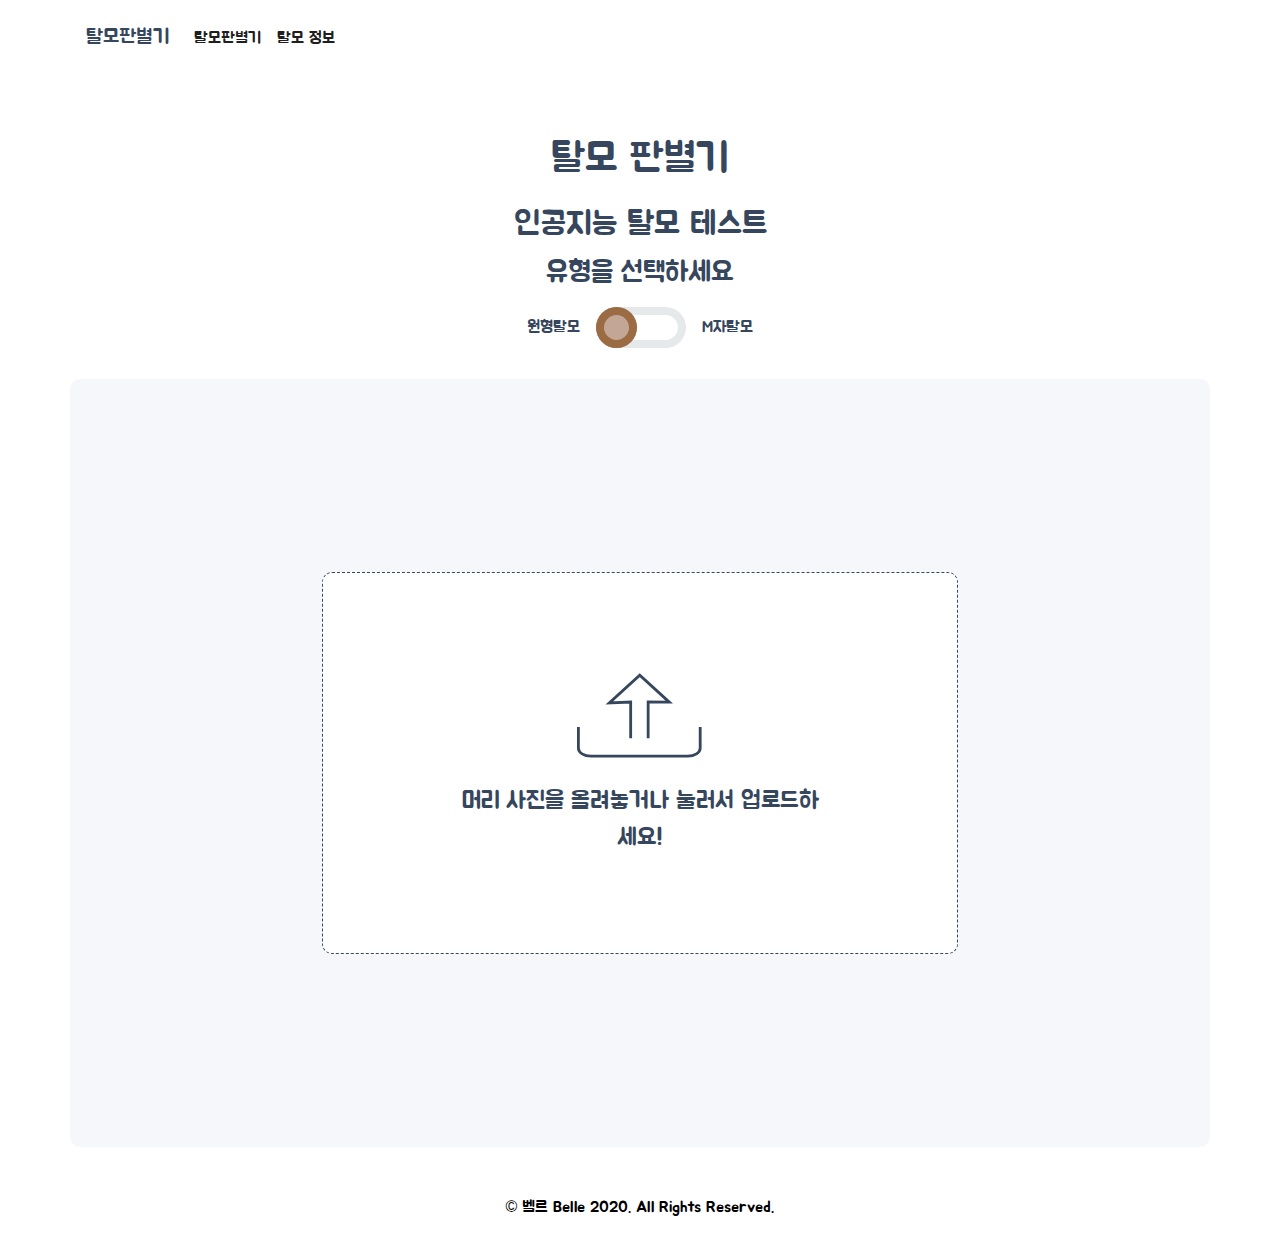
==== index.html @ 1d9a7d6d "ten" ====
<!DOCTYPE html>
<html>
<script data-ad-client="ca-pub-4503389667108548" async src="https://pagead2.googlesyndication.com/pagead/js/adsbygoogle.js"></script>
<head>

<link rel="shortcut icon" href="/favicon.ico" type="image/x-icon">
<link rel="icon" href="/favicon.ico" type="image/x-icon">

<meta name="google-site-verification" content="QLR9BC6igfEh8q5RBa7s4gdvFBgP3ED87Oqrtre9FDY" />

<meta name="naver-site-verification" content="ff6c68045b38ad8f39b9b8d0d4d811c3de4fe7ac" />

    <meta charset="UTF-8">
    <meta name="viewport" content="width=device-width, initial-scale=1, shrink-to-fit=no">
    <meta http-equiv="X-UA-Compatible" content="ie=edge">
    <link href="https://fonts.googleapis.com/css?family=Jua&display=swap" rel="stylesheet">
    <link rel="stylesheet" href="https://stackpath.bootstrapcdn.com/bootstrap/4.4.1/css/bootstrap.min.css" integrity="sha384-Vkoo8x4CGsO3+Hhxv8T/Q5PaXtkKtu6ug5TOeNV6gBiFeWPGFN9MuhOf23Q9Ifjh" crossorigin="anonymous">
    <title>탈모판별기</title>
    <meta name="title" content="탈모판별기">
    <meta name="subject" content="인공지능 탈모판별기, 나의 탈모를 판별 해보세요!">
    <meta name="keywords" content="탈모판별기, 인공지능 탈모 테스트, 탈모, 탈모치료 , 원형탈모 , 원형탈모 테스트, 나의 탈모, 탈모 판별하기, M자탈모, hair loss, chute des cheveux, caída, del pelo, Pérdida de pelo, 인공지능 탈모, M자탈모테스트, 원형탈모 판별 , M자탈모 판별 , AI 원형탈모, AI M자탈모">
    <meta name="author" content="벨르">
    <link rel="stylesheet" href="style.css">
    <link rel="canonical" href="https://haircheck.netlify.app/" />
    <meta property="og:url" content="https://haircheck.netlify.app/" />
    <meta property="og:type" content="website" />
    <meta property="og:title" content="탈모판별기" />
    <meta property="og:description" content="인공지능 탈모 판별 테스트, 나의 머리상태로 탈모를 확인해보세요! 사진 데이터로 학습한 인공지능이 나의 탈모를 판별해드립니다. 회원가입도 필요없이 화면에서 바로 확인해보세요! 사진 데이터는 그 어디에도 전송되지 않습니다. 인공지능으로 나의 탈모를 판별 해보세요! 원형탈모? M자탈모? 정상? 테스트를 통해 나의 탈모 지수를 판별 할 수 있습니다."
    />
    <meta property="og:image" content="https://img1.daumcdn.net/thumb/R1280x0/?scode=mtistory2&fname=https%3A%2F%2Fblog.kakaocdn.net%2Fdn%2FckK6aC%2FbtqKSWy4d9f%2Ff50k2WKTbEhW5QtdeUZbS0%2Fimg.jpg" />
    <link rel="shortcut icon" href="/favicon.ico" type="image/x-icon">
    <link rel="icon" href="/favicon.ico" type="image/x-icon">
    <script type="text/javascript" src="//s7.addthis.com/js/300/addthis_widget.js#pubid=ra-5e64b3727e862b06"></script>
</head>

<body>
    <nav class="p-3 container navbar navbar-expand-lg navbar-light">
        <a class="navbar-brand" href="https://haircheck.netlify.app/">탈모판별기</a>
        <button class="navbar-toggler" type="button" data-toggle="collapse" data-target="#navbarNav" aria-controls="navbarNav" aria-expanded="false" aria-label="Toggle navigation">
            <span class="navbar-toggler-icon"></span>
        </button>
        <div class="collapse navbar-collapse" id="navbarNav">
            <ul class="navbar-nav">
                <li class="nav-item active">
                    <a class="nav-link" href="#">탈모판별기
                        <span class="sr-only">(current)</span>
                    </a>
                </li>
                <li class="nav-item active">
                    <a class="nav-link" id="yotube-top-link" href="https://ravellostory.tistory.com/category/%EA%B1%B4%EA%B0%95">탈모 정보</a>
                </li>
            </ul>
        </div>
    </nav>
    <section class="section">
        <h1 class="title">탈모 판별기</h1>
        <h2 class="subtitle">인공지능 탈모 테스트</h2>
        <h2 class="sr-only">나의 탈모지수는? 나의 탈모 여부를 확인해보세요!</h2>
        <h3 class="sr-only">인공지능이 나의 원형탈모/M자탈모를 판별 해드립니다.</h3>
        <h4 class="sr-only">본 서비스는 Google의 인공지능 teachable machine 2.0을 활용하였습니다.</h4>
        <p class="sr-only">인공지능 탈모 판별 테스트, 나의 머리상태로 탈모를 확인해보세요! 사진 데이터로 학습한 인공지능이 나의 탈모를 판별해드립니다. 회원가입도 필요없이 화면에서 바로 확인해보세요! 사진 데이터는 그 어디에도 전송되지 않습니다. 인공지능으로 나의 탈모를 판별 해보세요! 원형탈모? M자탈모? 정상? 테스트를 통해 나의 탈모 지수를 판별 할 수 있습니다.</p>
    </section>
   
    <h3 class="pb-2 d-flex justify-content-center">유형을 선택하세요</h3>
    <section class="d-flex justify-content-center">
        <p class="d-flex align-items-center pr-3">원형탈모</p>
        <div>
            <input type="checkbox" id="gender">
            <label for="gender">
                <span class="knob">
                    <i></i>
                </span>
            </label>
        </div>
        <p class="d-flex align-items-center pl-3">M자탈모</p>
    </section>
    <script class="jsbin" src="https://ajax.googleapis.com/ajax/libs/jquery/1/jquery.min.js"></script>
    <div class="mt-3 container file-upload">
        <div class="image-upload-wrap">
            <input class="file-upload-input" type='file' onchange="readURL(this);" accept="image/*" />
            <div class="drag-text">
                <img src="img/upload.svg" class="mt-5 pt-5 upload">
                <h3 class="mb-5 pb-5 pt-4  upload-text">머리 사진을 올려놓거나 눌러서 업로드하세요!</h3>
            </div>
        </div>
        <div class="file-upload-content">
            <img class="file-upload-image" id="face-image" src="#" alt="your image" />
            <div id="loading" class="animated bounce">
                <div class="spinner-border" role="status">
                    <span class="sr-only">Loading...</span>
                </div>
                <p class="text-center">AI가 탈모 지수를 분석중입니다.</p>
            </div>
            <p class="result-message"></p>
            <div id="label-container" class="d-flex flex-column justify-content-around"></div>
            <div id="addThis" class="addthis_inline_share_toolbox_6lz1"></div>

            <div class="pt-3 image-title-wrap">
                <button type="button p-2" class="try-again-btn" onclick="window.location.reload();">
                    <span class="try-again-text">다른 사진으로 재시도</span>
                </button>
            </div>
        </div>
    </div>
    <footer class="footer pt-5 container d-flex justify-content-center">
        <div>
            <p>&copy; 벨르 Belle 2020. All Rights Reserved. </p>
        </div>
    </footer>
    <script>
        function readURL(input) {
            if (input.files && input.files[0]) {
                var reader = new FileReader();
                reader.onload = function(e) {
                    $('.image-upload-wrap').hide();
                    $('#loading').show();
                    $('.file-upload-image').attr('src', e.target.result);
                    $('.file-upload-content').show();
                    $('.image-title').html(input.files[0].name);
                };
                reader.readAsDataURL(input.files[0]);
                init().then(function() {
                    console.log("hello");
                    predict();
                    $('#loading').hide();
                });
            } else {
                removeUpload();
            }
        }

        function removeUpload() {
            $('.file-upload-input').replaceWith($('.file-upload-input').clone());
            $('.file-upload-content').hide();
            $('.image-upload-wrap').show();
        }
        $('.image-upload-wrap').bind('dragover', function() {
            $('.image-upload-wrap').addClass('image-dropping');
        });
        $('.image-upload-wrap').bind('dragleave', function() {
            $('.image-upload-wrap').removeClass('image-dropping');
        });
    </script>
    <script src="https://cdn.jsdelivr.net/npm/@tensorflow/tfjs@1.3.1/dist/tf.min.js"></script>
<script src="https://cdn.jsdelivr.net/npm/@teachablemachine/image@0.8/dist/teachablemachine-image.min.js"></script>
    <script type="text/javascript">
        let URL;
        const urlMale = "https://teachablemachine.withgoogle.com/models/nrUV5HCW8/";
        const urlFemale = "https://teachablemachine.withgoogle.com/models/GrMNks9Sm/";
        let model, webcam, labelContainer, maxPredictions;
        async function init() {
            if (document.getElementById("gender").checked) {
                URL = urlMale;
            } else {
                URL = urlFemale;
            }
            const modelURL = URL + "model.json";
            const metadataURL = URL + "metadata.json";
            model = await tmImage.load(modelURL, metadataURL);
            maxPredictions = model.getTotalClasses();
            labelContainer = document.getElementById("label-container");
            for (let i = 0; i < maxPredictions; i++) {
                var element = document.createElement("div")
                element.classList.add("d-flex");
                labelContainer.appendChild(element);
            }
        }
        async function predict() {
            var image = document.getElementById("face-image")
            const prediction = await model.predict(image, false);
            prediction.sort((a, b) => parseFloat(b.probability) - parseFloat(a.probability));
            console.log(prediction[0].className);
            var resultTitle, resultExplain, resultCeleb;
            if (document.getElementById("gender").checked) {
                switch (prediction[0].className) {
                    case "M자":
                        resultTitle = "M자탈모"
                        resultExplain = "M자탈모는 헤어라인의 모발이 M자 형태로 탈락하는 형태로 가장 흔하게 나타나는 탈모유형."
                        resultCeleb = "M자탈모에 도움되는 더 많은 정보는 상단의 '탈모 정보' 메뉴를 이용하세요."
                        break;
                    case "노탈모":
                        resultTitle = "No탈모"
                        resultExplain = "축하합니다. 당신은 탈모가 아닙니다. 그러나 탈모는 선천적, 후천적으로 언제든 진행될 수 있으므로 두피와 모발 관리에 신경쓰세요."
                        resultCeleb = "탈모예방을 위한 관리법은 상단의 '탈모 정보' 메뉴를 이용하세요."
                        break;
               
                    default:
                        resultTitle = "알수없음"
                        resultExplain = ""
                        resultCeleb = ""
                }
            } else {
                switch (prediction[0].className) {
                    case "원형":
                        resultTitle = "원형탈모"
                        resultExplain = "원형탈모는 경계가 명확한 원형 또는 타원형의 탈모반이 나타나는 것이 특징으로, 동전모양의 작은 탈모반이 생기는 경미한 증상부터 눈썹 등 체모까지 탈락하는 전신탈모까지 다양한 양상으로 진행되는 탈모유형"
                        resultCeleb = "원형탈모에 도움되는 더 많은 정보는 상단의 '탈모 정보' 메뉴를 이용하세요."
                        break;
                  case "NO탈모":
                        resultTitle = "NO탈모"
                        resultExplain = "축하합니다. 당신은 탈모가 아닙니다. 그러나 탈모는 선천적, 후천적으로 언제든 진행될 수 있으므로 두피와 모발 관리에 신경쓰세요."
                        resultCeleb = "탈모예방을 위한 관리법은 상단의 '탈모 정보' 메뉴를 이용하세요."
                        break;
                  
                    default:
                        resultTitle = "알수없음"
                        resultExplain = ""
                        resultCeleb = ""
                }
            }
            var title = "<div class='" + prediction[0].className + "-animal-title'>" + resultTitle + "</div>"
            var explain = "<div class='animal-explain pt-2'>" + resultExplain + "</div>"
            var celeb = "<div class='" + prediction[0].className + "-animal-celeb pt-2 pb-2'>" + resultCeleb + "</div>"
            $('.result-message').html(title + explain + celeb);
            var barWidth;
            for (let i = 0; i < maxPredictions; i++) {
                if (prediction[i].probability.toFixed(2) > 0.1) {
                    barWidth = Math.round(prediction[i].probability.toFixed(2) * 100) + "%";
                } else if (prediction[i].probability.toFixed(2) >= 0.01) {
                    barWidth = "4%"
                } else {
                    barWidth = "2%"
                }
                var labelTitle;
                switch (prediction[i].className) {
                    case "M자":
                        labelTitle = "M자탈모"
                        break;
                    case "노탈모":
                        labelTitle = "NO탈모"
                        break;
                    case "원형":
                        labelTitle = "원형탈모"
                        break;
                    case "NO탈모":
                        labelTitle = "NO탈모"
                        break;

                    default:
                        labelTitle = "알수없음"
                }
                var label = "<div class='animal-label d-flex align-items-center'>" + labelTitle + "</div>"
                var bar = "<div class='bar-container position-relative container'><div class='" + prediction[i].className + "-box'></div><div class='d-flex justify-content-center align-items-center " + prediction[i].className + "-bar' style='width: " + barWidth + "'><span class='d-block percent-text'>" + Math.round(prediction[i].probability.toFixed(2) * 100) + "%</span></div></div>"
                labelContainer.childNodes[i].innerHTML = label + bar;
            }
        }
    </script>
    <script>
        function iosApp() {
            document.getElementById("coupang").style.display="none";
            $("#coupang ins").hide();
            document.getElementById("addThis").style.display="none";
            document.getElementById("disqus_thread").style.display="none";
            var kakao = document.getElementsByClassName("kakao_ad_area");
            for (var i = 0; i < kakao.length; i++) {
              if(kakao[i]) {
                  kakao[i].style.display="none";
              }
            }
            document.getElementById("yotube-top-link").style.display="none";
            document.getElementById("yotube-mid-link").style.display="none";
            document.getElementById("yotube-bottom-link").style.display="none";
        }
    </script>
</body>
<!-- 
image input box
Copyright (c) 2020 by Aaron Vanston (https://codepen.io/aaronvanston/pen/yNYOXR)

Permission is hereby granted, free of charge, to any person obtaining a copy of this software and associated documentation files (the "Software"), to deal in the Software without restriction, including without limitation the rights to use, copy, modify, merge, publish, distribute, sublicense, and/or sell copies of the Software, and to permit persons to whom the Software is furnished to do so, subject to the following conditions:

The above copyright notice and this permission notice shall be included in all copies or substantial portions of the Software.

THE SOFTWARE IS PROVIDED "AS IS", WITHOUT WARRANTY OF ANY KIND, EXPRESS OR IMPLIED, INCLUDING BUT NOT LIMITED TO THE WARRANTIES OF MERCHANTABILITY, FITNESS FOR A PARTICULAR PURPOSE AND NONINFRINGEMENT. IN NO EVENT SHALL THE AUTHORS OR COPYRIGHT HOLDERS BE LIABLE FOR ANY CLAIM, DAMAGES OR OTHER LIABILITY, WHETHER IN AN ACTION OF CONTRACT, TORT OR OTHERWISE, ARISING FROM, OUT OF OR IN CONNECTION WITH THE SOFTWARE OR THE USE OR OTHER DEALINGS IN THE SOFTWARE.

gender toggle
Copyright (c) 2020 by Mert Cukuren (https://codepen.io/knyttneve/pen/bPpEZY)

Permission is hereby granted, free of charge, to any person obtaining a copy of this software and associated documentation files (the "Software"), to deal in the Software without restriction, including without limitation the rights to use, copy, modify, merge, publish, distribute, sublicense, and/or sell copies of the Software, and to permit persons to whom the Software is furnished to do so, subject to the following conditions:

The above copyright notice and this permission notice shall be included in all copies or substantial portions of the Software.

THE SOFTWARE IS PROVIDED "AS IS", WITHOUT WARRANTY OF ANY KIND, EXPRESS OR IMPLIED, INCLUDING BUT NOT LIMITED TO THE WARRANTIES OF MERCHANTABILITY, FITNESS FOR A PARTICULAR PURPOSE AND NONINFRINGEMENT. IN NO EVENT SHALL THE AUTHORS OR COPYRIGHT HOLDERS BE LIABLE FOR ANY CLAIM, DAMAGES OR OTHER LIABILITY, WHETHER IN AN ACTION OF CONTRACT, TORT OR OTHERWISE, ARISING FROM, OUT OF OR IN CONNECTION WITH THE SOFTWARE OR THE USE OR OTHER DEALINGS IN THE SOFTWARE.
제작도움 : 조코딩 유튜브 채널
 -->

</html>
---- style.css ----
body {
  font-family: 'Jua', sans-serif;
  background-color: #ffffff;
  box-sizing: border-box;
  color: #35465d;
}
.file-upload {
    padding: 15% 3%;
    margin: 0 auto;
    border-radius: 10px;
    border: solid 1.5px #f6f7fa;
    background-color: #f6f7fa;
}
.file-upload-btn {
  width: 100%;
  margin: 0;
  color: #fff;
  background: #1FB264;
  border: none;
  padding: 10px;
  border-radius: 4px;
  border-bottom: 4px solid #15824B;
  transition: all .2s ease;
  outline: none;
  text-transform: uppercase;
  font-weight: 700;
}

.file-upload-btn:hover {
  background: #1AA059;
  color: #ffffff;
  transition: all .2s ease;
  cursor: pointer;
}

.file-upload-btn:active {
  border: 0;
  transition: all .2s ease;
}

.file-upload-content {
  display: none;
  text-align: center;
}
#loading {
  display: none;
}

.file-upload-input {
  position: absolute;
  margin: 0;
  padding: 0;
  width: 100%;
  height: 100%;
  outline: none;
  opacity: 0;
  cursor: pointer;
}

.image-upload-wrap {
    width: 60%;
    margin: 0 auto;
    position: relative;
    object-fit: contain;
    border-radius: 10px;
    border: dashed 1.5px #35465d;
    background-color: #ffffff;
}

.image-dropping,
.image-upload-wrap:hover {
    background-color: #35465d82;
    border: 1.5px dashed #ffffff;
}

.image-title-wrap {
  padding: 0 15px 15px 15px;
  color: #222;
}

.drag-text {
  text-align: center;
}

.drag-text h3 {
  font-weight: 500;
  text-transform: uppercase;
}

.file-upload-image {
  max-height: 60%;
  max-width: 60%;
  margin: auto;
  padding: 10px;
}

.try-again-btn {
  border-radius: 40px;
  border: solid 1.5px #35465d;
  background-color: #35465d;
}

.try-again-text {
  display: block;
  font-size: 1.5rem;
  text-align: center;
  color: #ffffff;
  padding: 4px 15px;
}

.remove-image:hover {
  background: #c13b2a;
  color: #ffffff;
  transition: all .2s ease;
  cursor: pointer;
}

.remove-image:active {
  border: 0;
  transition: all .2s ease;
}

.navbar-light .navbar-brand {
  line-height: 1.68;
  text-align: left;
  color: #35465d; 
}

.navbar-light .navbar-toggler {
    border-color: #ffffff;
}

.section {
    margin-top: 50px;
}

.title {
  line-height: 1.67;
  text-align: center;
  color: #35465d;
}

.subtitle {
  line-height: 1.53;
  text-align: center;
  color: #35465d;
}

/* On screens that are 600px or less, set the background color to olive */
@media screen and (max-width: 600px) {
  html {
    font-size: 10px;
  }
    .navbar-brand {
        font-size: 2rem;
    }
}


.youtube-link {
    font-size: 1.5rem;
    line-height: 1.71;
    text-align: center;
    color: #f73737;
    text-decoration: underline;
}

.youtube-link:hover {
    font-size: 1.5rem;
    line-height: 1.71;
    text-align: center;
    color: #f73737;
    text-decoration: underline;
}

.youtube-icon {
    width: 30px;
    height: 27.262px;
}

.upload {
    width: 20%;
}

.upload-text {
    width: 58%;
    font-size: 1.5rem;
    line-height: 1.53;
    text-align: center;
    color: #35465d;
    margin: 0 auto;
}

.footer {
    background-color: initial;
    color: initial;
}

.bar-container {
  height: 2.7rem;
}
.NO탈모-box {
  position: absolute;
  top: 0;
  left: 0;
  height: 2rem;
  border-radius: 10px;
  width: 100%;
  background-color: rgba(117, 204, 84, 0.2);
}
.NO탈모-bar {
  position: absolute;
  top: 0;
  left: 0;
  height: 2rem;
  border-radius: 10px;
  background-color: rgba(117, 204, 84, 1);
}
.deer-box {
  position: absolute;
  top: 0;
  left: 0;
  height: 2rem;
  border-radius: 10px;
  width: 100%;
  background-color: rgba(117, 204, 84, 0.2);
}
.deer-bar {
  position: absolute;
  top: 0;
  left: 0;
  height: 2rem;
  border-radius: 10px;
  background-color: rgba(117, 204, 84, 1);
}
.M자-box {
  position: absolute;
  top: 0;
  left: 0;
  height: 2rem;
  border-radius: 10px;
  width: 100%;
  background-color: rgba(27, 175, 234, 0.2);
}
.M자-bar {
  position: absolute;
  top: 0;
  left: 0;
  height: 2rem;
  border-radius: 10px;
  background-color: rgba(27, 175, 234, 1);
}
.노탈모-box {
  position: absolute;
  top: 0;
  left: 0;
  height: 2rem;
  border-radius: 10px;
  width: 100%;
  background-color: rgba(251, 176, 59, 0.2);
}
.노탈모-bar {
  position: absolute;
  top: 0;
  left: 0;
  height: 2rem;
  border-radius: 10px;
  background-color: rgba(251, 176, 59, 1);
}
.bear-box {
  position: absolute;
  top: 0;
  left: 0;
  height: 2rem;
  border-radius: 10px;
  width: 100%;
  background-color: rgba(195, 140, 102, 0.2);
}
.bear-bar {
  position: absolute;
  top: 0;
  left: 0;
  height: 2rem;
  border-radius: 10px;
  background-color: rgba(195, 140, 102, 1);
}
.fox-box {
  position: absolute;
  top: 0;
  left: 0;
  height: 2rem;
  border-radius: 10px;
  width: 100%;
  background-color: rgba(49, 132, 155, 0.2);
}
.fox-bar {
  position: absolute;
  top: 0;
  left: 0;
  height: 2rem;
  border-radius: 10px;
  background-color: rgba(49, 132, 155, 1);
}
.원형-box {
  position: absolute;
  top: 0;
  left: 0;
  height: 2rem;
  border-radius: 10px;
  width: 100%;
  background-color: rgba(195, 140, 102, 0.2);
}
.원형-bar {
  position: absolute;
  top: 0;
  left: 0;
  height: 2rem;
  border-radius: 10px;
  background-color: rgba(195, 140, 102, 1);
}
.percent-text {
  font-size: 1rem;
  color: #ffffff;
}
.animal-label {
    width: 20%;
    text-align: left;
    height: 2rem;
}
#label-container {
    width: 80%;
    margin: 0 auto;
}
.result-message {
    font-size: 2rem;
}


.animal-explain {
    font-size: 1.5rem;
}
.NO탈모-animal-title {
    color: #3ba363;
}
.NO탈모-animal-celeb {
    color: #3ba363;
    font-size: 1.2rem;
}
.deer-animal-title {
    color: #3ba363;
}
.deer-animal-celeb {
    color: #3ba363;
    font-size: 1.2rem;
}
.노탈모-animal-title {
    color: #ff6c0a;
}
.노탈모-animal-celeb {
    color: #ff6c0a;
    font-size: 1.2rem;
}
.M자-animal-title {
    color: #548dd4;
}
.M자-animal-celeb {
    color: #548dd4;
    font-size: 1.2rem;
}
.원형-animal-title {
    color: #9b6b43;
}
.원형-animal-celeb {
    color: #9b6b43;
    font-size: 1.2rem;
}
.bear-animal-title {
    color: #9b6b43;
}
.bear-animal-celeb {
    color: #9b6b43;
    font-size: 1.2rem;
}
.fox-animal-title {
    color: #31849b;
}
.fox-animal-celeb {
    color: #31849b;
    font-size: 1.2rem;
}

/* gender */
input#gender {
  display: none;
}

label {
  cursor: pointer;
  display: inline-block;
  width: 90px;
  height: 41px;
  box-shadow: 0 0 0 8px #e5e9ea inset;
  border-radius: 30px;
  position: relative;
}

.knob {
  position: absolute;
  width: 41px;
  top: 0;
  left: 0;
  height: 41px;
  border-radius: 50%;
  box-shadow: 0 0 0 8px #9b6b43 inset;
  background-color: #c3a696;
  transition: 0.3s;
}



input:checked + label > .knob {
  box-shadow: 0 0 0 8px #a1c6dd inset;
  background-color: #e2ecf4;
  transform: translateX(49px) rotate(-140deg);
}

input:checked + label > .knob > i {
  background-color: #a1c6dd;
}

input:checked + label > .knob > i:after,
input:checked + label > .knob > i:before {
  background-color: #a1c6dd;
}

input:checked + label > .knob > i:after {
  top: 14.5px;
  width: 12px;
  left: -7px;
  transform: rotate(45deg);
}
input:checked + label > .knob > i:before {
  top: 13px;
  width: 12px;
  left: 0px;
  transform: rotate(134deg);
}

.ad-banner {
    width: 320px;
    margin: 0 auto;
}
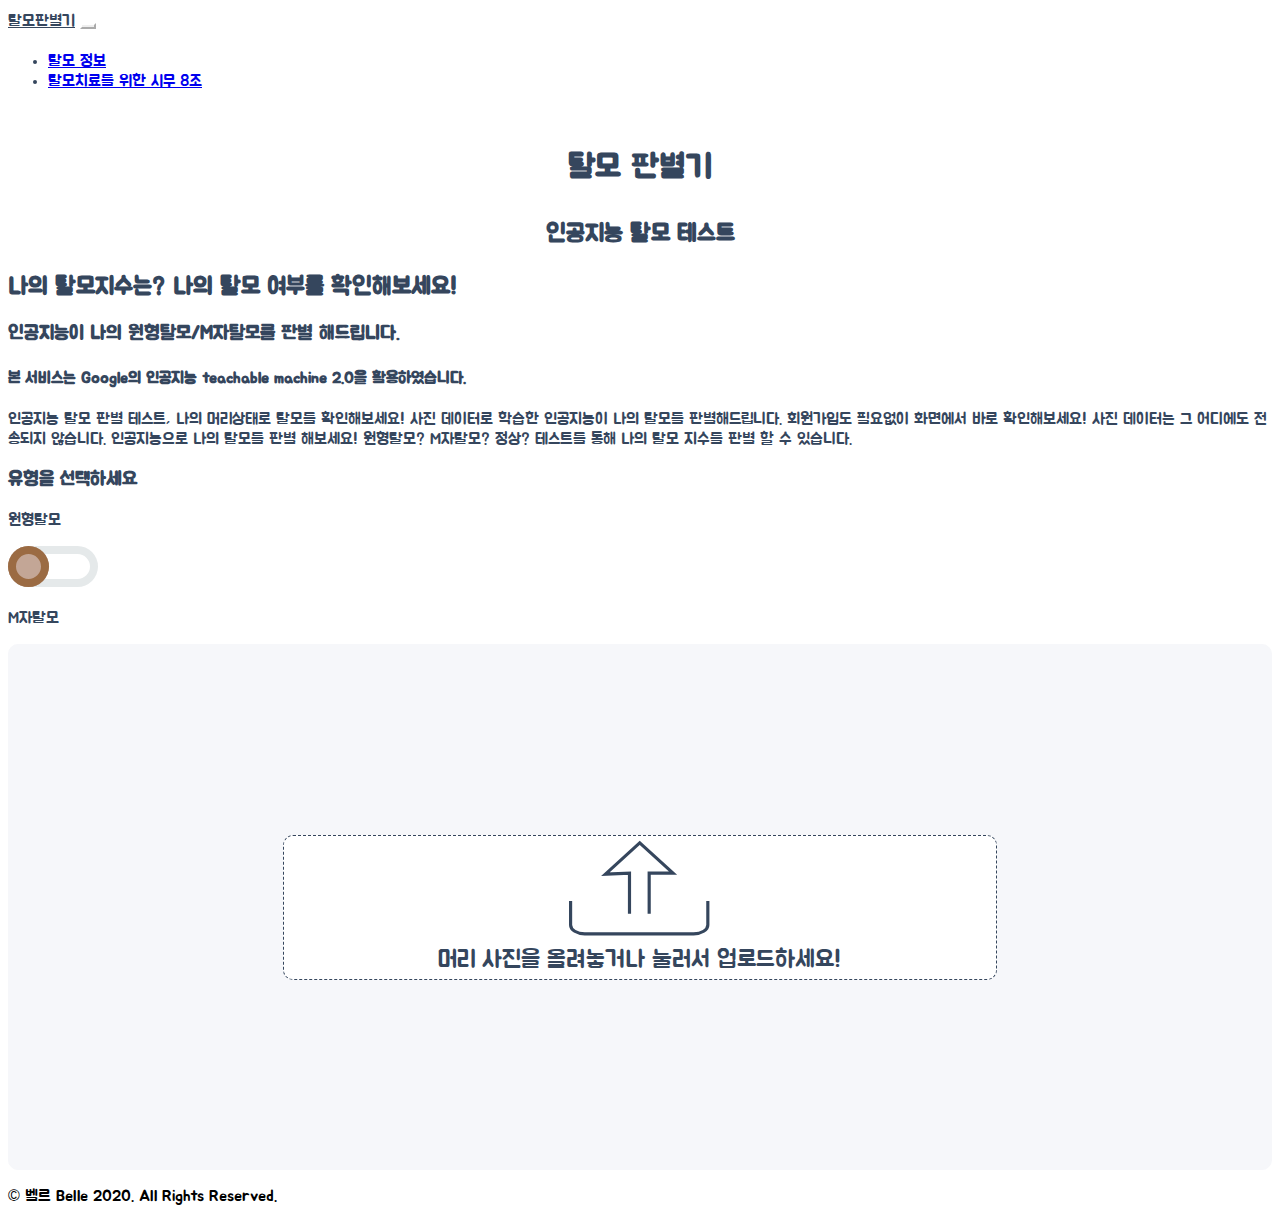
==== commit e82dfac7: "eleven" ====
--- a/index.html
+++ b/index.html
@@ -2,20 +2,13 @@
 <html>
 <script data-ad-client="ca-pub-4503389667108548" async src="https://pagead2.googlesyndication.com/pagead/js/adsbygoogle.js"></script>
 <head>
-
-<link rel="shortcut icon" href="/favicon.ico" type="image/x-icon">
-<link rel="icon" href="/favicon.ico" type="image/x-icon">
-
-<meta name="google-site-verification" content="QLR9BC6igfEh8q5RBa7s4gdvFBgP3ED87Oqrtre9FDY" />
-
-<meta name="naver-site-verification" content="ff6c68045b38ad8f39b9b8d0d4d811c3de4fe7ac" />
-
-    <meta charset="UTF-8">
+    <!-- Required meta tags -->
+    <meta charset="utf-8">
     <meta name="viewport" content="width=device-width, initial-scale=1, shrink-to-fit=no">
-    <meta http-equiv="X-UA-Compatible" content="ie=edge">
-    <link href="https://fonts.googleapis.com/css?family=Jua&display=swap" rel="stylesheet">
-    <link rel="stylesheet" href="https://stackpath.bootstrapcdn.com/bootstrap/4.4.1/css/bootstrap.min.css" integrity="sha384-Vkoo8x4CGsO3+Hhxv8T/Q5PaXtkKtu6ug5TOeNV6gBiFeWPGFN9MuhOf23Q9Ifjh" crossorigin="anonymous">
-    <title>탈모판별기</title>
+
+    <!-- Bootstrap CSS -->
+    <link rel="stylesheet" href="https://cdn.jsdelivr.net/npm/bootstrap@4.5.3/dist/css/bootstrap.min.css" integrity="sha384-TX8t27EcRE3e/ihU7zmQxVncDAy5uIKz4rEkgIXeMed4M0jlfIDPvg6uqKI2xXr2" crossorigin="anonymous">
+<title>탈모판별기</title>
     <meta name="title" content="탈모판별기">
     <meta name="subject" content="인공지능 탈모판별기, 나의 탈모를 판별 해보세요!">
     <meta name="keywords" content="탈모판별기, 인공지능 탈모 테스트, 탈모, 탈모치료 , 원형탈모 , 원형탈모 테스트, 나의 탈모, 탈모 판별하기, M자탈모, hair loss, chute des cheveux, caída, del pelo, Pérdida de pelo, 인공지능 탈모, M자탈모테스트, 원형탈모 판별 , M자탈모 판별 , AI 원형탈모, AI M자탈모">
@@ -30,24 +23,38 @@
     <meta property="og:image" content="https://img1.daumcdn.net/thumb/R1280x0/?scode=mtistory2&fname=https%3A%2F%2Fblog.kakaocdn.net%2Fdn%2FckK6aC%2FbtqKSWy4d9f%2Ff50k2WKTbEhW5QtdeUZbS0%2Fimg.jpg" />
     <link rel="shortcut icon" href="/favicon.ico" type="image/x-icon">
     <link rel="icon" href="/favicon.ico" type="image/x-icon">
+
+<link rel="shortcut icon" href="/favicon.ico" type="image/x-icon">
+<link rel="icon" href="/favicon.ico" type="image/x-icon">
+
+<meta name="google-site-verification" content="QLR9BC6igfEh8q5RBa7s4gdvFBgP3ED87Oqrtre9FDY" />
+
+<meta name="naver-site-verification" content="ff6c68045b38ad8f39b9b8d0d4d811c3de4fe7ac" />
+
+    <meta charset="UTF-8">
+    <meta name="viewport" content="width=device-width, initial-scale=1, shrink-to-fit=no">
+    <meta http-equiv="X-UA-Compatible" content="ie=edge">
+    <link href="https://fonts.googleapis.com/css?family=Jua&display=swap" rel="stylesheet">
+
+    
     <script type="text/javascript" src="//s7.addthis.com/js/300/addthis_widget.js#pubid=ra-5e64b3727e862b06"></script>
+    <script src="https://code.jquery.com/jquery-3.5.1.slim.min.js" integrity="sha384-DfXdz2htPH0lsSSs5nCTpuj/zy4C+OGpamoFVy38MVBnE+IbbVYUew+OrCXaRkfj" crossorigin="anonymous"></script>
+    <script src="https://cdn.jsdelivr.net/npm/bootstrap@4.5.3/dist/js/bootstrap.bundle.min.js" integrity="sha384-ho+j7jyWK8fNQe+A12Hb8AhRq26LrZ/JpcUGGOn+Y7RsweNrtN/tE3MoK7ZeZDyx" crossorigin="anonymous"></script>
 </head>
 
-<body>
-    <nav class="p-3 container navbar navbar-expand-lg navbar-light">
+<body class="expansion-alids-init">
+    <nav class="p-3 container navbar navbar-expand-lg navbar-light bg-light">
         <a class="navbar-brand" href="https://haircheck.netlify.app/">탈모판별기</a>
-        <button class="navbar-toggler" type="button" data-toggle="collapse" data-target="#navbarNav" aria-controls="navbarNav" aria-expanded="false" aria-label="Toggle navigation">
+        <button class="navbar-toggler" type="button" data-toggle="collapse" data-target="#navbarSupportedContent" aria-controls="navbarSupportedContent" aria-expanded="false" aria-label="Toggle navigation">
             <span class="navbar-toggler-icon"></span>
         </button>
-        <div class="collapse navbar-collapse" id="navbarNav">
-            <ul class="navbar-nav">
-                <li class="nav-item active">
-                    <a class="nav-link" href="#">탈모판별기
-                        <span class="sr-only">(current)</span>
-                    </a>
-                </li>
-                <li class="nav-item active">
+      <div class="collapse navbar-collapse" id="navbarSupportedContent">
+    <ul class="navbar-nav mr-auto">
+      <li class="nav-item active">
                     <a class="nav-link" id="yotube-top-link" href="https://ravellostory.tistory.com/category/%EA%B1%B4%EA%B0%95">탈모 정보</a>
+      </li>
+                        <li class="nav-item active">
+                    <a class="nav-link" id="yotube-top-link" href="https://smartstore.naver.com/ravellolife/products/5108443929">탈모치료를 위한 시무 8조</a>
                 </li>
             </ul>
         </div>
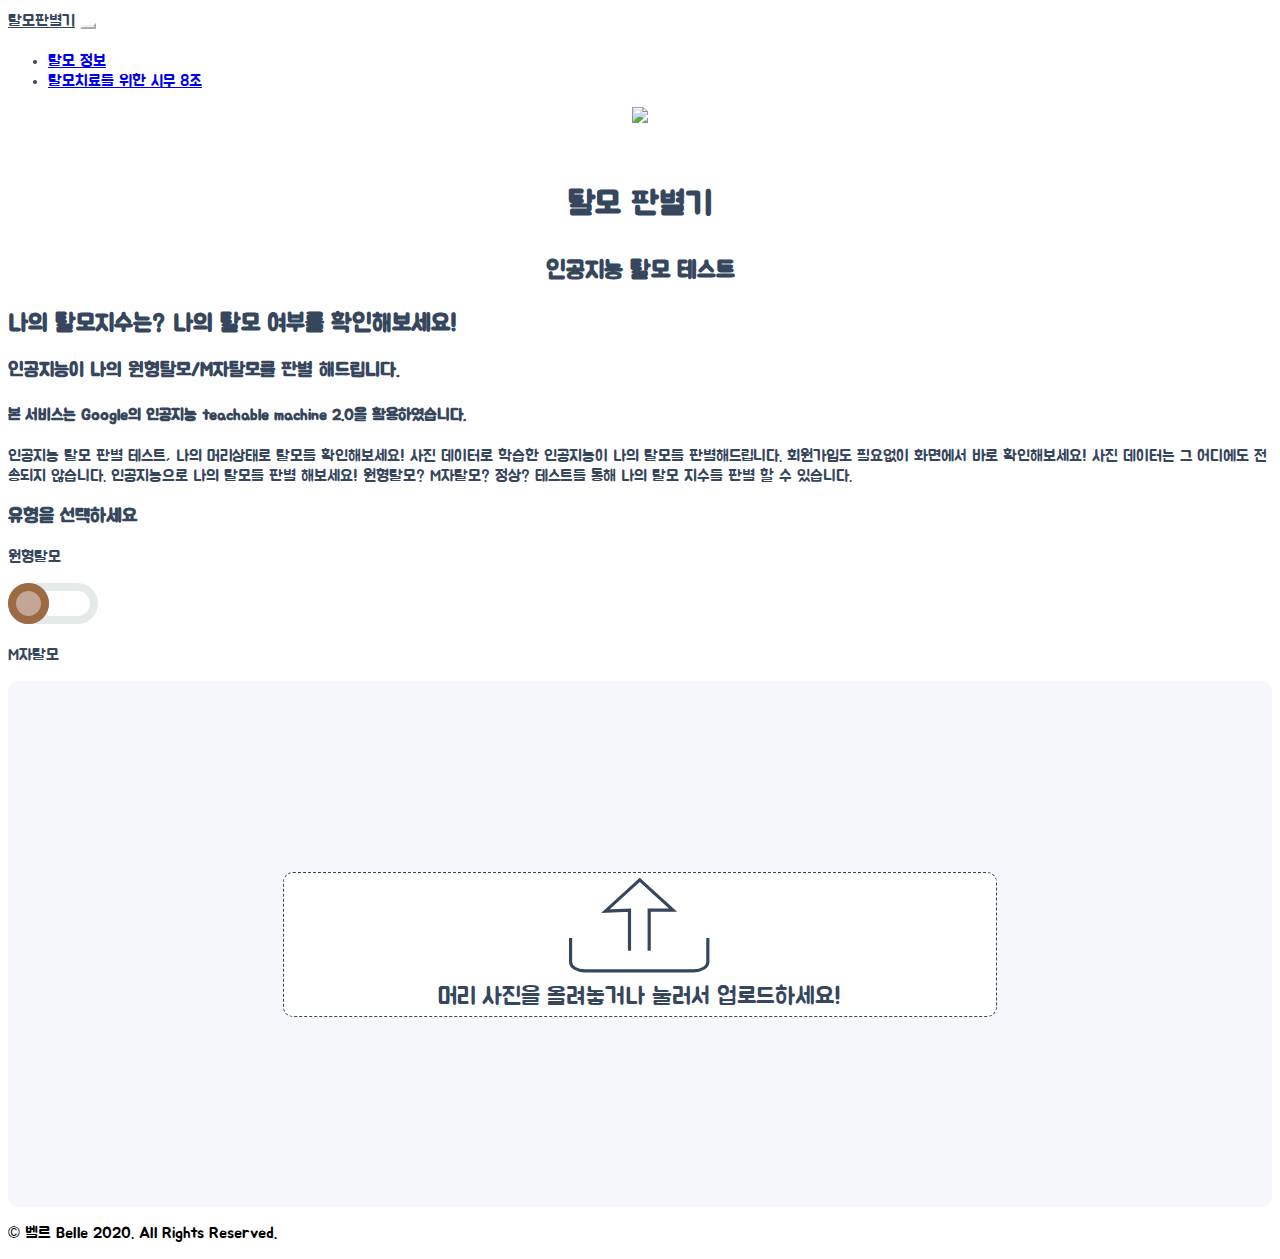
==== commit dc77f943: "11" ====
--- a/index.html
+++ b/index.html
@@ -59,6 +59,10 @@
             </ul>
         </div>
     </nav>
+<div class="drag2-text">
+                <img src="https://proxy.goorm.io//service/5f7bbc9383c32c08099c6647_dARb2mPMAV0PBRXMVPH.run.goorm.io/9080//file/load/robot-4205265_1280.png?path=d29ya3NwYWNlJTJGaGFpcmxvc3MlMkZpbWclMkZyb2JvdC00MjA1MjY1XzEyODAucG5n&docker_id=dARb2mPMAV0PBRXMVPH&secure_session_id=0tHs4aQZJ6T02S2PhZJR893mi79XR_dM" class="mt-5 upload" >
+               
+            </div>
     <section class="section">
         <h1 class="title">탈모 판별기</h1>
         <h2 class="subtitle">인공지능 탈모 테스트</h2>
@@ -109,6 +113,21 @@
             </div>
         </div>
     </div>
+    <div class="ad-banner">
+            <ins class="kakao_ad_area" style="display:none;" 
+ data-ad-unit    = "DAN-1k22ao8y90di9" 
+ data-ad-width   = "320" 
+ data-ad-height  = "100"></ins> 
+<script type="text/javascript" src="//t1.daumcdn.net/kas/static/ba.min.js" async></script>
+  
+  
+   <ins class="kakao_ad_area" style="display:none;" 
+ data-ad-unit    = "DAN-1iv3rb6fnts1l" 
+ data-ad-width   = "300" 
+ data-ad-height  = "250"></ins> 
+<script type="text/javascript" src="//t1.daumcdn.net/kas/static/ba.min.js" async></script>
+   </div>
+    
     <footer class="footer pt-5 container d-flex justify-content-center">
         <div>
             <p>&copy; 벨르 Belle 2020. All Rights Reserved. </p>
@@ -252,23 +271,7 @@
             }
         }
     </script>
-    <script>
-        function iosApp() {
-            document.getElementById("coupang").style.display="none";
-            $("#coupang ins").hide();
-            document.getElementById("addThis").style.display="none";
-            document.getElementById("disqus_thread").style.display="none";
-            var kakao = document.getElementsByClassName("kakao_ad_area");
-            for (var i = 0; i < kakao.length; i++) {
-              if(kakao[i]) {
-                  kakao[i].style.display="none";
-              }
-            }
-            document.getElementById("yotube-top-link").style.display="none";
-            document.getElementById("yotube-mid-link").style.display="none";
-            document.getElementById("yotube-bottom-link").style.display="none";
-        }
-    </script>
+
 </body>
 <!-- 
 image input box
--- a/style.css
+++ b/style.css
@@ -11,6 +11,12 @@
     border: solid 1.5px #f6f7fa;
     background-color: #f6f7fa;
 }
+.drag2-text{
+  text-align: center;
+      width: 100%;
+  height: 100%;
+}
+
 .file-upload-btn {
   width: 100%;
   margin: 0;
@@ -449,4 +455,5 @@
 .ad-banner {
     width: 320px;
     margin: 0 auto;
-}+}
+
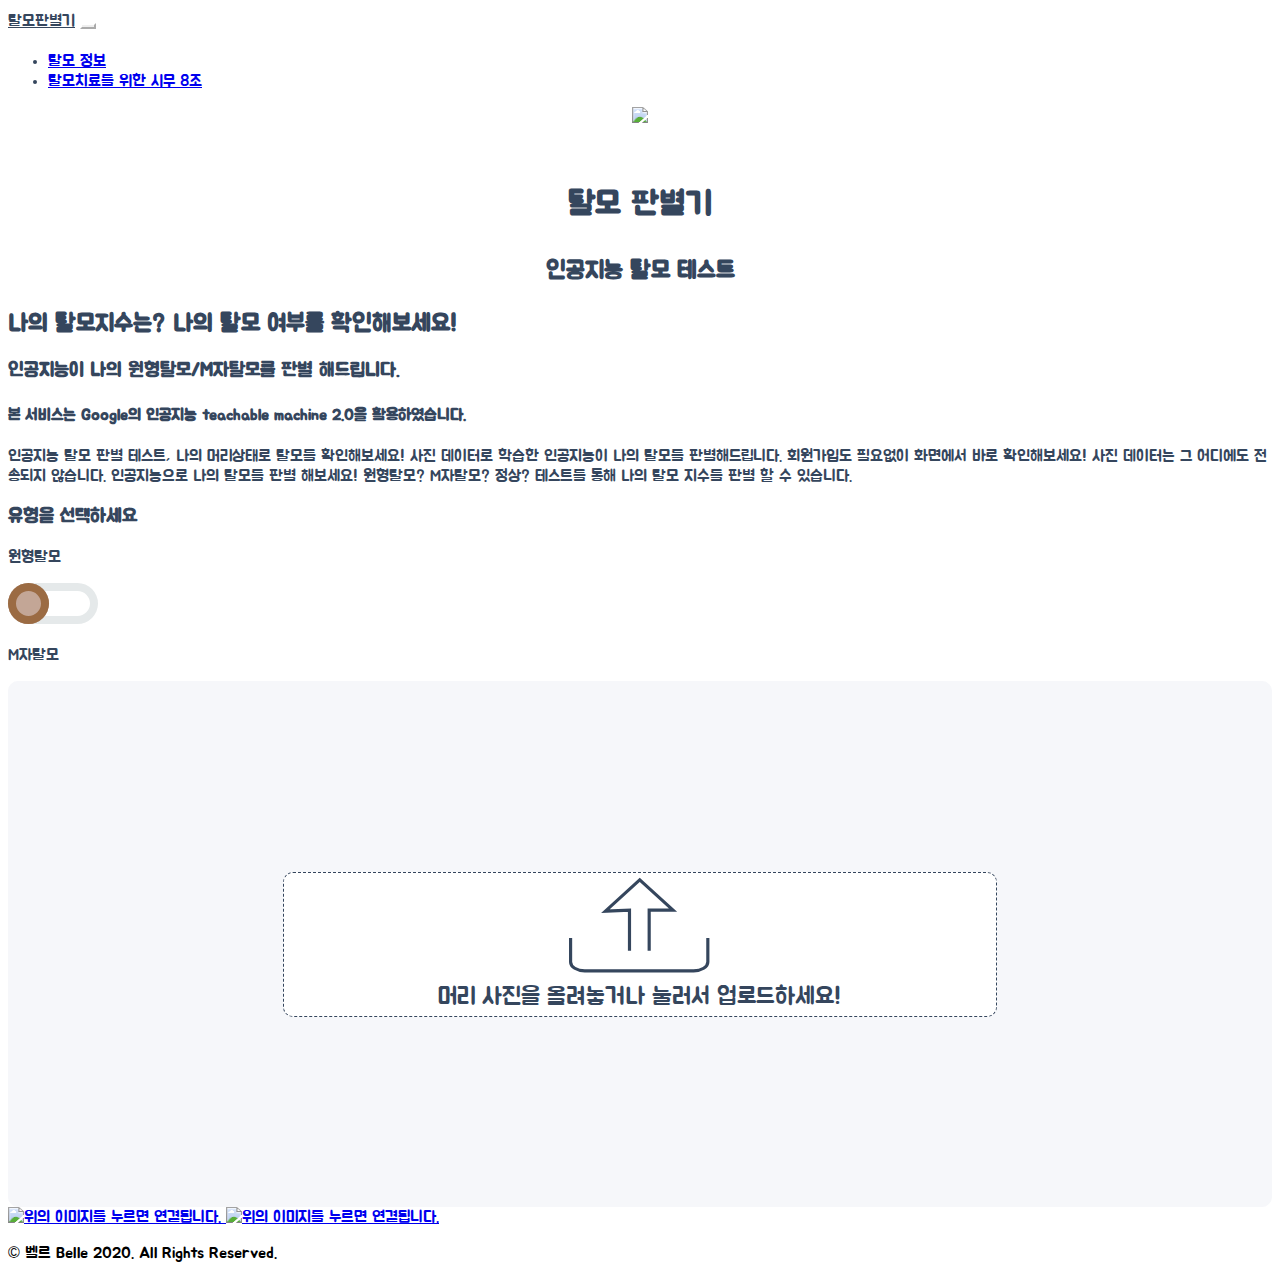
==== commit 89ee5e89: "ad" ====
--- a/index.html
+++ b/index.html
@@ -1,5 +1,14 @@
 <!DOCTYPE html>
 <html>
+    <!-- Global site tag (gtag.js) - Google Analytics -->
+<script async src="https://www.googletagmanager.com/gtag/js?id=UA-178262528-2"></script>
+<script>
+  window.dataLayer = window.dataLayer || [];
+  function gtag(){dataLayer.push(arguments);}
+  gtag('js', new Date());
+
+  gtag('config', 'UA-178262528-2');
+</script>
 <script data-ad-client="ca-pub-4503389667108548" async src="https://pagead2.googlesyndication.com/pagead/js/adsbygoogle.js"></script>
 <head>
     <!-- Required meta tags -->
@@ -59,8 +68,8 @@
             </ul>
         </div>
     </nav>
-<div class="drag2-text">
-                <img src="https://proxy.goorm.io//service/5f7bbc9383c32c08099c6647_dARb2mPMAV0PBRXMVPH.run.goorm.io/9080//file/load/robot-4205265_1280.png?path=d29ya3NwYWNlJTJGaGFpcmxvc3MlMkZpbWclMkZyb2JvdC00MjA1MjY1XzEyODAucG5n&docker_id=dARb2mPMAV0PBRXMVPH&secure_session_id=0tHs4aQZJ6T02S2PhZJR893mi79XR_dM" class="mt-5 upload" >
+<div class="drag2">
+                <img src="https://img1.daumcdn.net/thumb/R1280x0/?scode=mtistory2&fname=https%3A%2F%2Fblog.kakaocdn.net%2Fdn%2FWXbL4%2FbtqK2Zii36c%2FKFt1oa2ba0jHJhknqEO0iK%2Fimg.png" class="mt-5 upload" >
                
             </div>
     <section class="section">
@@ -113,20 +122,16 @@
             </div>
         </div>
     </div>
-    <div class="ad-banner">
-            <ins class="kakao_ad_area" style="display:none;" 
- data-ad-unit    = "DAN-1k22ao8y90di9" 
- data-ad-width   = "320" 
- data-ad-height  = "100"></ins> 
-<script type="text/javascript" src="//t1.daumcdn.net/kas/static/ba.min.js" async></script>
-  
-  
-   <ins class="kakao_ad_area" style="display:none;" 
- data-ad-unit    = "DAN-1iv3rb6fnts1l" 
- data-ad-width   = "300" 
- data-ad-height  = "250"></ins> 
-<script type="text/javascript" src="//t1.daumcdn.net/kas/static/ba.min.js" async></script>
-   </div>
+
+ 
+<a href="https://bit.ly/35Ethbx"  >
+	<img src="https://img1.daumcdn.net/thumb/R1280x0/?scode=mtistory2&fname=https%3A%2F%2Fblog.kakaocdn.net%2Fdn%2Fd9ujwA%2FbtqLW8d3wdc%2F2jGh8izxLnaGZkKZTYwrFk%2Fimg.png" width="220" height="220" alt="위의 이미지를 누르면 연결됩니다.">
+<a>
+    </a>
+  <a href="https://bit.ly/2HHakfI"  >
+	<img src="https://img1.daumcdn.net/thumb/R1280x0/?scode=mtistory2&fname=https%3A%2F%2Fblog.kakaocdn.net%2Fdn%2FcLH6eM%2FbtqLTydsVrW%2FOuxJlpzV8yU4TeKsvibvvK%2Fimg.png" width="220" height="220" alt="위의 이미지를 누르면 연결됩니다.">
+<a>
+    </a>
     
     <footer class="footer pt-5 container d-flex justify-content-center">
         <div>
--- a/style.css
+++ b/style.css
@@ -11,7 +11,7 @@
     border: solid 1.5px #f6f7fa;
     background-color: #f6f7fa;
 }
-.drag2-text{
+.drag2 {
   text-align: center;
       width: 100%;
   height: 100%;
@@ -456,4 +456,8 @@
     width: 320px;
     margin: 0 auto;
 }
-
+.adpick {
+    width: 320px;
+    height: 320px;
+}
+
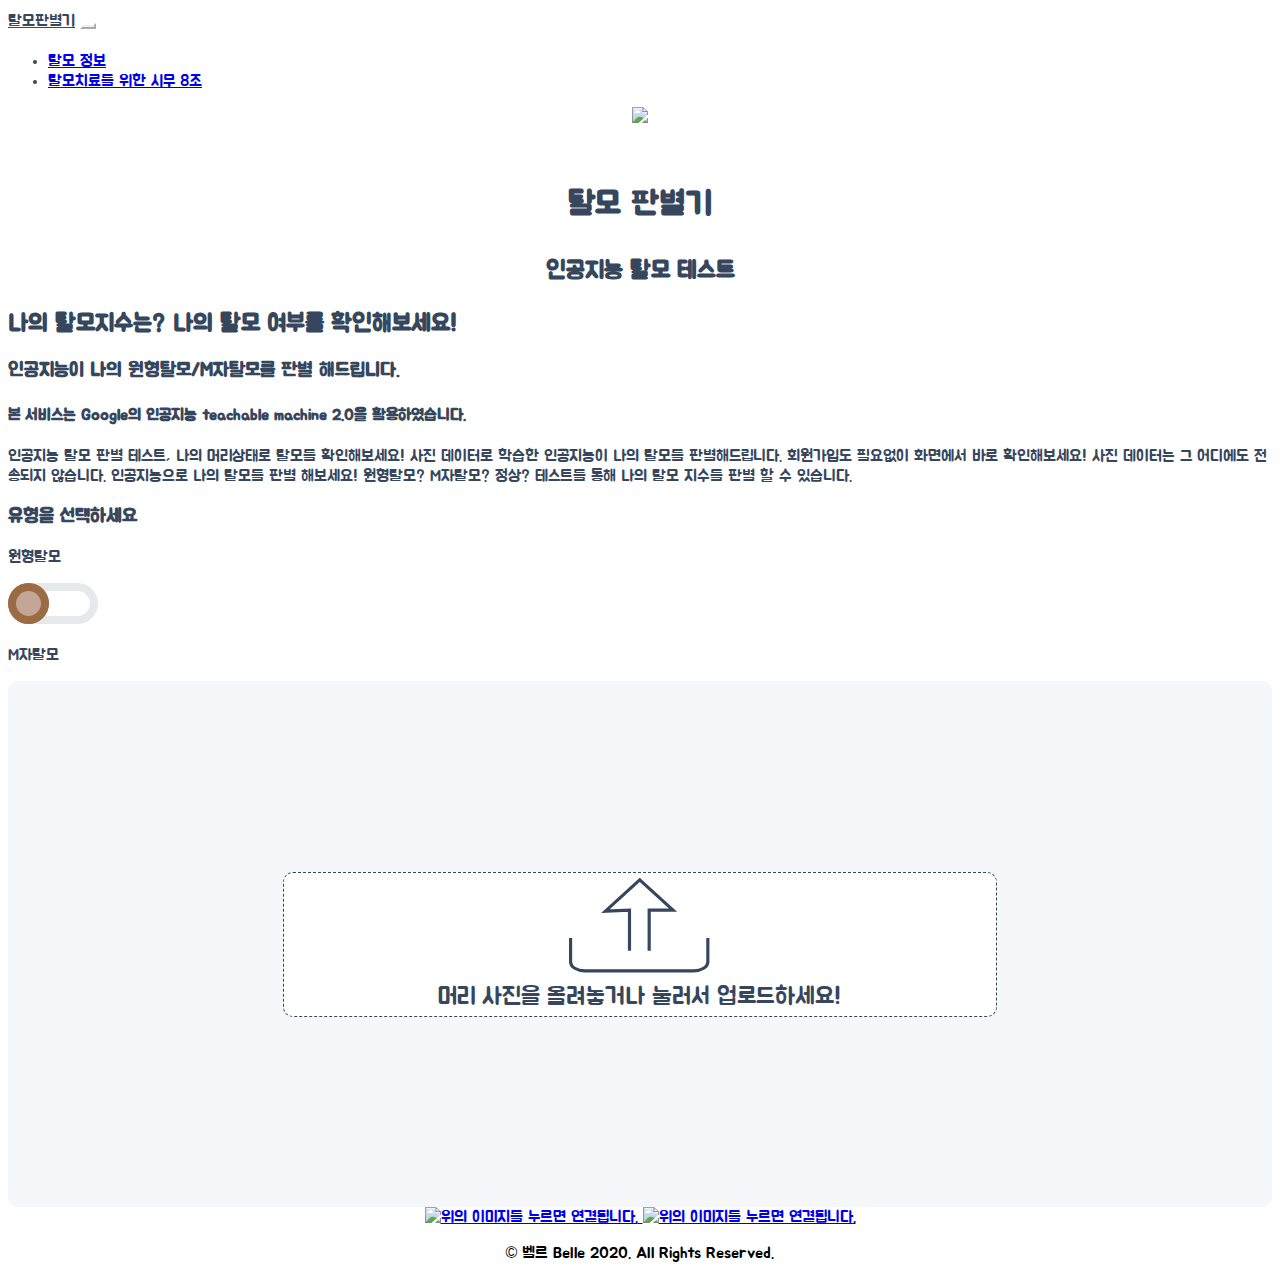
==== commit 99fae3b7: "ad+" ====
--- a/index.html
+++ b/index.html
@@ -122,14 +122,14 @@
             </div>
         </div>
     </div>
-
+<div style="text-align : center;">
  
 <a href="https://bit.ly/35Ethbx"  >
-	<img src="https://img1.daumcdn.net/thumb/R1280x0/?scode=mtistory2&fname=https%3A%2F%2Fblog.kakaocdn.net%2Fdn%2Fd9ujwA%2FbtqLW8d3wdc%2F2jGh8izxLnaGZkKZTYwrFk%2Fimg.png" width="220" height="220" alt="위의 이미지를 누르면 연결됩니다.">
+	<img src="https://img1.daumcdn.net/thumb/R1280x0/?scode=mtistory2&fname=https%3A%2F%2Fblog.kakaocdn.net%2Fdn%2Fd9ujwA%2FbtqLW8d3wdc%2F2jGh8izxLnaGZkKZTYwrFk%2Fimg.png" width="220" height="220" margin="0" alt="위의 이미지를 누르면 연결됩니다.">
 <a>
     </a>
   <a href="https://bit.ly/2HHakfI"  >
-	<img src="https://img1.daumcdn.net/thumb/R1280x0/?scode=mtistory2&fname=https%3A%2F%2Fblog.kakaocdn.net%2Fdn%2FcLH6eM%2FbtqLTydsVrW%2FOuxJlpzV8yU4TeKsvibvvK%2Fimg.png" width="220" height="220" alt="위의 이미지를 누르면 연결됩니다.">
+	<img src="https://img1.daumcdn.net/thumb/R1280x0/?scode=mtistory2&fname=https%3A%2F%2Fblog.kakaocdn.net%2Fdn%2FcLH6eM%2FbtqLTydsVrW%2FOuxJlpzV8yU4TeKsvibvvK%2Fimg.png" width="220" height="220" margin="0" alt="위의 이미지를 누르면 연결됩니다.">
 <a>
     </a>
     
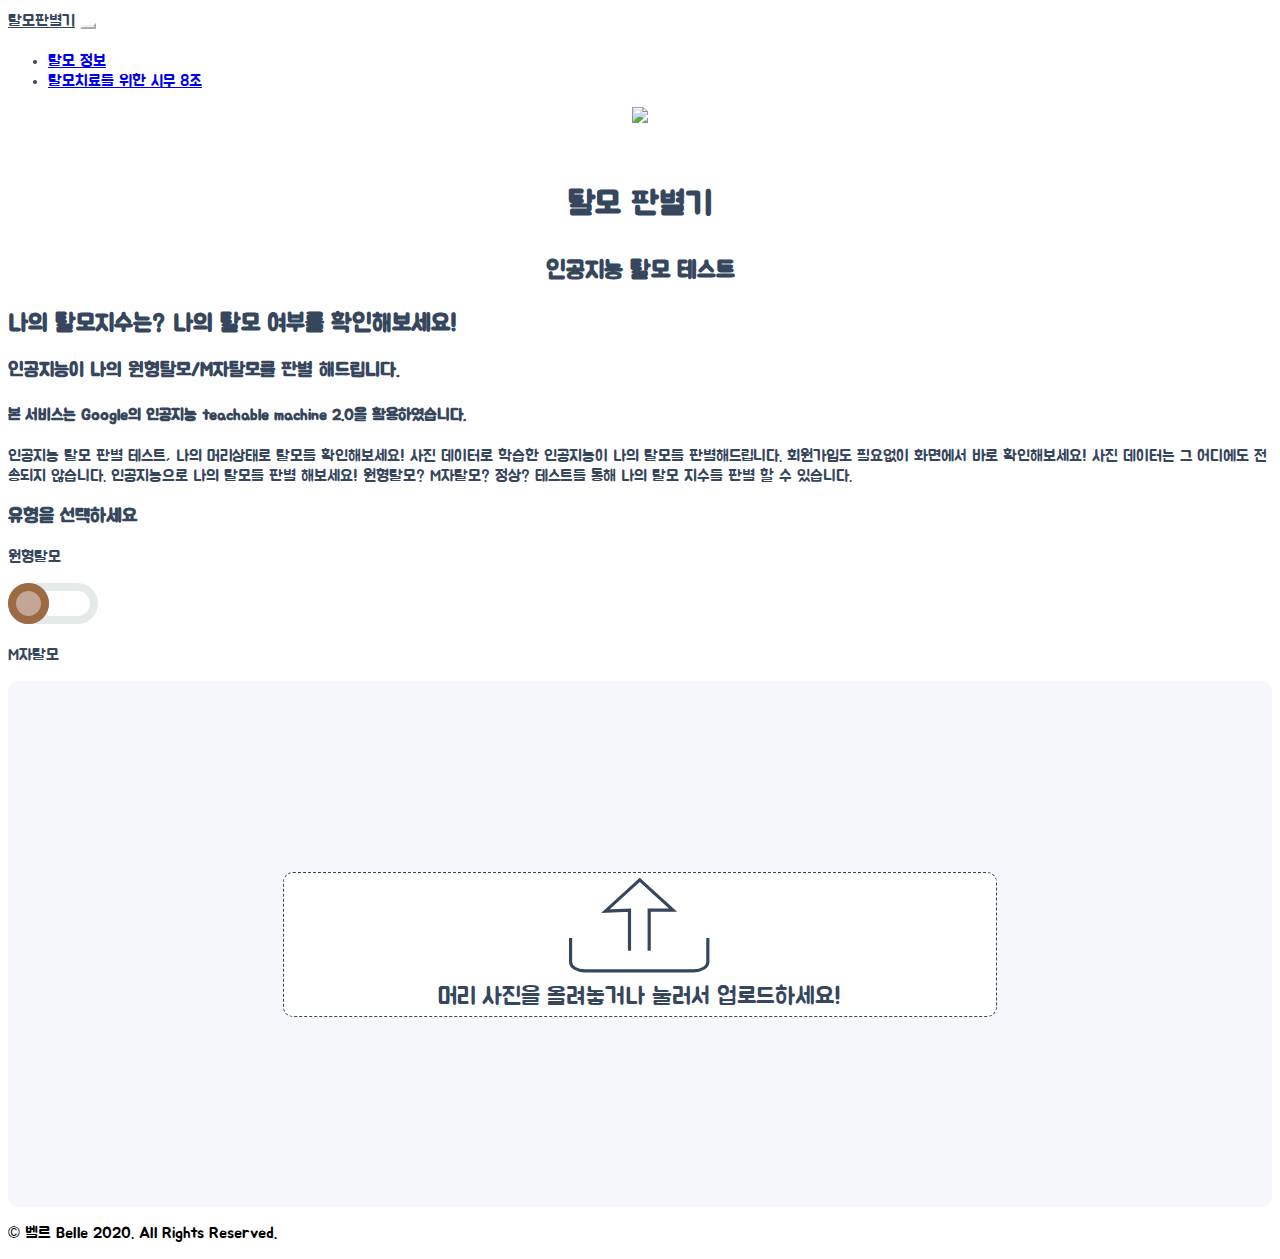
==== commit b56f2b44: "adchange" ====
--- a/index.html
+++ b/index.html
@@ -122,19 +122,26 @@
             </div>
         </div>
     </div>
-<div style="text-align : center;">
- 
-<a href="https://bit.ly/35Ethbx"  >
-	<img src="https://img1.daumcdn.net/thumb/R1280x0/?scode=mtistory2&fname=https%3A%2F%2Fblog.kakaocdn.net%2Fdn%2Fd9ujwA%2FbtqLW8d3wdc%2F2jGh8izxLnaGZkKZTYwrFk%2Fimg.png" width="220" height="220" margin="0" alt="위의 이미지를 누르면 연결됩니다.">
-<a>
-    </a>
-  <a href="https://bit.ly/2HHakfI"  >
-	<img src="https://img1.daumcdn.net/thumb/R1280x0/?scode=mtistory2&fname=https%3A%2F%2Fblog.kakaocdn.net%2Fdn%2FcLH6eM%2FbtqLTydsVrW%2FOuxJlpzV8yU4TeKsvibvvK%2Fimg.png" width="220" height="220" margin="0" alt="위의 이미지를 누르면 연결됩니다.">
-<a>
-    </a>
+<div class="container d-flex justify-content-center ad-banner">
+    </div> 
+    <div class="mt-2 container d-flex justify-content-center ad-banner">
+   <ins class="kakao_ad_area" style="display:none;" 
+ data-ad-unit    = "DAN-skkj54vcmwki" 
+ data-ad-width   = "320" 
+ data-ad-height  = "50"></ins> 
+<script type="text/javascript" src="//t1.daumcdn.net/kas/static/ba.min.js" async></script>
+    </div>
+    <div class="mt-2 container d-flex justify-content-center ad-banner">
+        <ins class="kakao_ad_area" style="display:none;" 
+ data-ad-unit    = "DAN-1iv3rb6fnts1l" 
+ data-ad-width   = "320" 
+ data-ad-height  = "250"></ins> 
+        <script type="text/javascript" src="//t1.daumcdn.net/kas/static/ba.min.js" async></script></div>
     
-    <footer class="footer pt-5 container d-flex justify-content-center">
+       
+     <footer class="footer pt-5 container d-flex justify-content-center">
         <div>
+     
             <p>&copy; 벨르 Belle 2020. All Rights Reserved. </p>
         </div>
     </footer>
